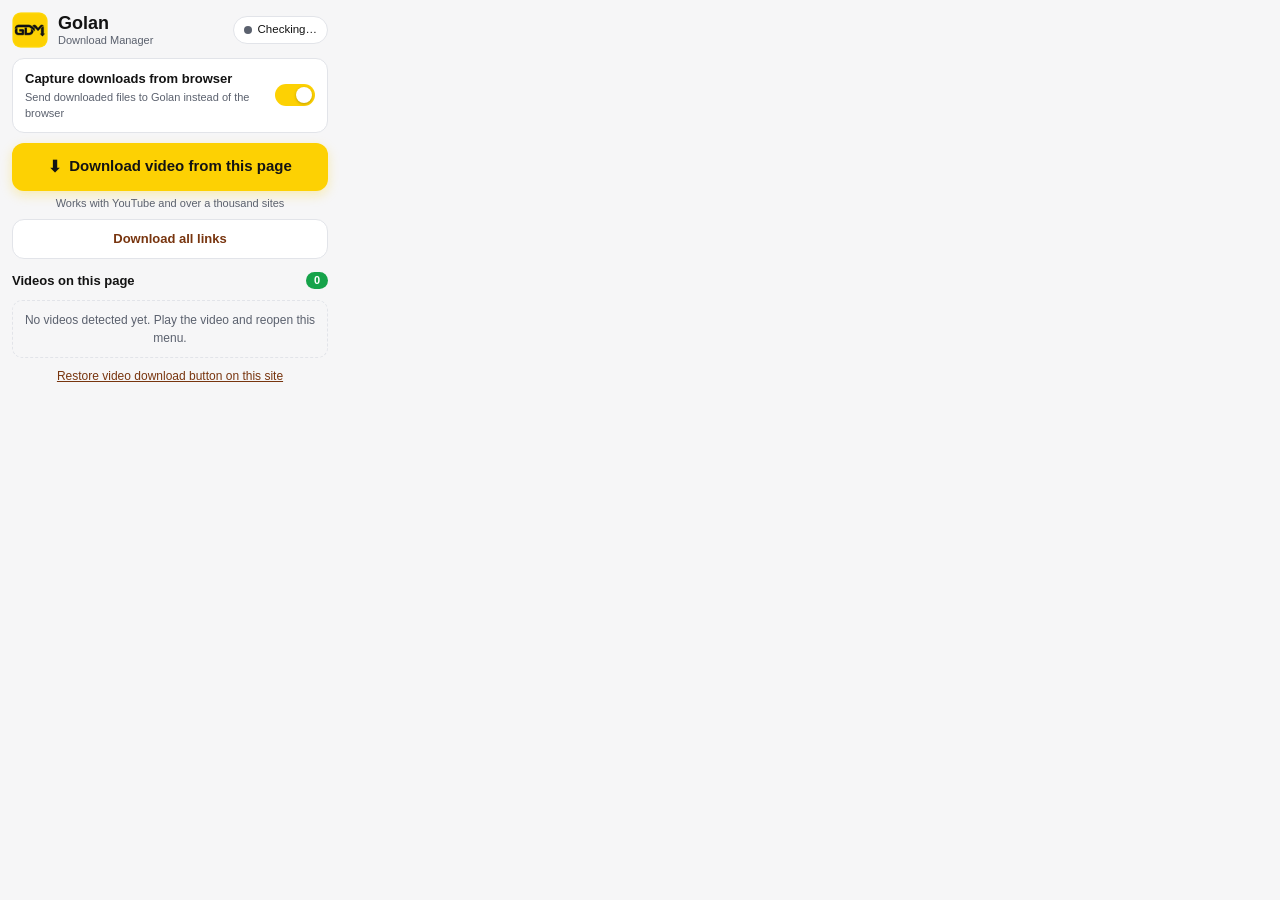
==== extension/popup.html @ 88c93418 "Golan Download Manager 2.5.0 Full source: download engine, browser extension, installer, licence sys" ====
<!doctype html>
<html lang="en" dir="ltr">
<head>
  <meta charset="utf-8">
  <meta name="viewport" content="width=device-width, initial-scale=1">
  <title data-i18n="extName">Golan Download Manager</title>
  <link rel="stylesheet" href="popup.css">
</head>
<body>
  <header class="head">
    <img class="logo" src="icons/icon48.png" alt="" width="36" height="36">
    <div class="brand">
      <h1 data-i18n="appShortName">Golan</h1>
      <span class="sub" data-i18n="appSubtitle">Download Manager</span>
    </div>
    <div class="status" id="status" data-state="checking">
      <span class="dot"></span>
      <span class="status-text" id="statusText" data-i18n="statusChecking">Checking…</span>
    </div>
  </header>

  <div class="banner" id="banner" data-i18n="popupOfflineBanner" hidden>
    Golan is not running — start the application and try again.
  </div>

  <section class="card">
    <label class="toggle-row" for="interceptToggle">
      <span class="toggle-text">
        <strong data-i18n="popupInterceptTitle">Capture downloads from browser</strong>
        <small data-i18n="popupInterceptDesc">Send downloaded files to Golan instead of the browser</small>
      </span>
      <span class="switch">
        <input type="checkbox" id="interceptToggle" checked>
        <span class="slider"></span>
      </span>
    </label>
  </section>

  <section class="actions">
    <button class="btn primary" id="mediaPageBtn" type="button">
      <span class="btn-icon">⬇</span>
      <span data-i18n="popupDownloadPageVideo">Download video from this page</span>
    </button>
    <p class="hint" data-i18n="popupVideoHint">Works with YouTube and over a thousand sites</p>
    <button class="btn secondary" id="allLinksBtn" type="button" data-i18n="popupDownloadAllLinks">Download all links</button>
  </section>

  <section class="media">
    <div class="section-head">
      <h2 data-i18n="popupPageVideosTitle">Videos on this page</h2>
      <span class="count" id="mediaCount">0</span>
    </div>
    <ul class="media-list" id="mediaList"></ul>
    <p class="empty" id="mediaEmpty" data-i18n="popupMediaEmpty">No videos detected yet. Play the video and reopen this menu.</p>
  </section>

  <button class="link-btn" id="unhideBtn" type="button" data-i18n="popupRestoreVideoBtn" hidden>Restore video download button on this site</button>

  <div class="toast" id="toast" role="status" aria-live="polite"></div>

  <script src="popup.js"></script>
</body>
</html>
---- extension/popup.css ----
:root {
  --blue: #FDD103;
  --blue-dark: #E5BC00;
  --blue-soft: #FFFBEB;
  --accent-ink: #131313;
  --accent-text: #78350F;
  --green: #16a34a;
  --red: #dc2626;
  --text: #131313;
  --muted: #5b616e;
  --line: #e2e4e9;
  --bg: #f6f6f7;
  --card: #ffffff;
}

@media (prefers-color-scheme: dark) {
  :root {
    --blue-soft: #2B240A;
    --accent-text: #FDD103;
    --text: #f5f6f8;
    --muted: #9aa1ae;
    --line: #262932;
    --bg: #0e0f12;
    --card: #16181d;
  }
}

* { box-sizing: border-box; }

html, body { margin: 0; padding: 0; }

body {
  width: 340px;
  min-height: 200px;
  background: var(--bg);
  color: var(--text);
  font-family: "Segoe UI", Tahoma, Arial, sans-serif;
  font-size: 13px;
  line-height: 1.5;
  direction: inherit;
  padding: 12px;
}

button { font: inherit; }

/* Header */
.head {
  display: flex;
  align-items: center;
  gap: 10px;
  margin-bottom: 10px;
}
.logo { width: 36px; height: 36px; border-radius: 9px; flex: none; }
.brand { display: flex; flex-direction: column; line-height: 1.2; }
.brand h1 { margin: 0; font-size: 18px; font-weight: 700; }
.brand .sub { color: var(--muted); font-size: 11px; }

.status {
  margin-inline-start: auto;
  display: inline-flex;
  align-items: center;
  gap: 6px;
  padding: 4px 10px;
  border-radius: 999px;
  background: var(--card);
  border: 1px solid var(--line);
  font-size: 11.5px;
  white-space: nowrap;
}
.status .dot {
  width: 8px; height: 8px; border-radius: 50%;
  background: var(--muted);
}
.status[data-state="on"] .dot { background: var(--green); box-shadow: 0 0 0 3px rgba(22,163,74,.18); }
.status[data-state="off"] .dot { background: var(--red); box-shadow: 0 0 0 3px rgba(220,38,38,.18); }
.status[data-state="on"] .status-text { color: var(--green); }
.status[data-state="off"] .status-text { color: var(--red); }

.banner {
  background: rgba(220,38,38,.08);
  border: 1px solid rgba(220,38,38,.3);
  color: var(--red);
  border-radius: 10px;
  padding: 8px 10px;
  margin-bottom: 10px;
  font-size: 12px;
}

/* Cards */
.card {
  background: var(--card);
  border: 1px solid var(--line);
  border-radius: 12px;
  padding: 10px 12px;
  margin-bottom: 10px;
}

.toggle-row {
  display: flex;
  align-items: center;
  justify-content: space-between;
  gap: 10px;
  cursor: pointer;
}
.toggle-text { display: flex; flex-direction: column; }
.toggle-text strong { font-size: 13px; }
.toggle-text small { color: var(--muted); font-size: 11px; }

.switch { position: relative; width: 40px; height: 22px; flex: none; }
.switch input { opacity: 0; width: 0; height: 0; position: absolute; }
.slider {
  position: absolute; inset: 0;
  background: #cbd5e1;
  border-radius: 999px;
  transition: background .15s;
}
.slider::before {
  content: "";
  position: absolute;
  top: 3px; right: 3px;
  width: 16px; height: 16px;
  background: #fff;
  border-radius: 50%;
  box-shadow: 0 1px 3px rgba(0,0,0,.25);
  transition: transform .15s;
}
html[dir="ltr"] .slider::before {
  right: auto;
  left: 3px;
}
.switch input:checked + .slider { background: var(--blue); }
.switch input:checked + .slider::before { transform: translateX(-18px); }
html[dir="ltr"] .switch input:checked + .slider::before { transform: translateX(18px); }
.switch input:focus-visible + .slider { outline: 2px solid var(--blue); outline-offset: 2px; }

/* Buttons */
.actions { margin-bottom: 12px; }
.btn {
  width: 100%;
  border: 0;
  border-radius: 12px;
  cursor: pointer;
  display: flex;
  align-items: center;
  justify-content: center;
  gap: 8px;
  transition: background .15s, transform .05s;
}
.btn:active { transform: scale(.99); }
.btn:disabled { opacity: .5; cursor: default; }
.btn.primary {
  background: var(--blue);
  color: var(--accent-ink);
  font-size: 15px;
  font-weight: 700;
  padding: 12px;
  box-shadow: 0 4px 12px rgba(253,209,3,.28);
}
.btn.primary:hover:not(:disabled) { background: var(--blue-dark); }
.btn-icon { font-size: 16px; }
.btn.secondary {
  background: var(--card);
  color: var(--accent-text);
  border: 1px solid var(--line);
  font-weight: 600;
  padding: 9px;
}
.btn.secondary:hover:not(:disabled) { background: var(--blue-soft); }
.hint {
  margin: 4px 0 8px;
  text-align: center;
  color: var(--muted);
  font-size: 11px;
}

/* Media list */
.section-head {
  display: flex;
  align-items: center;
  justify-content: space-between;
  margin-bottom: 6px;
}
.section-head h2 { margin: 0; font-size: 13px; font-weight: 700; }
.count {
  background: var(--green);
  color: #fff;
  border-radius: 999px;
  min-width: 22px;
  padding: 0 7px;
  text-align: center;
  font-size: 11px;
  font-weight: 700;
}
.media-list {
  list-style: none;
  margin: 0;
  padding: 0;
  max-height: 220px;
  overflow-y: auto;
}
.media-item {
  display: flex;
  align-items: center;
  gap: 8px;
  background: var(--card);
  border: 1px solid var(--line);
  border-radius: 10px;
  padding: 7px 9px;
  margin-bottom: 6px;
}
.media-info { flex: 1; min-width: 0; }
.media-name {
  display: block;
  font-weight: 600;
  white-space: nowrap;
  overflow: hidden;
  text-overflow: ellipsis;
  direction: ltr;
  text-align: start;
}
.media-meta { color: var(--muted); font-size: 11px; }
.tag {
  display: inline-block;
  background: var(--blue-soft);
  color: var(--accent-text);
  border-radius: 6px;
  padding: 0 6px;
  font-size: 10.5px;
  font-weight: 700;
  margin-inline-end: 4px;
}
.item-btn {
  flex: none;
  border: 0;
  border-radius: 8px;
  background: var(--blue);
  color: var(--accent-ink);
  font-weight: 600;
  padding: 5px 12px;
  cursor: pointer;
}
.item-btn:hover:not(:disabled) { background: var(--blue-dark); }
.item-btn:disabled { opacity: .5; cursor: default; }
.empty {
  margin: 4px 0 0;
  color: var(--muted);
  font-size: 12px;
  text-align: center;
  padding: 10px;
  border: 1px dashed var(--line);
  border-radius: 10px;
}

.link-btn {
  display: block;
  margin: 8px auto 0;
  background: none;
  border: 0;
  color: var(--accent-text);
  cursor: pointer;
  font-size: 12px;
  text-decoration: underline;
}

.toast {
  position: fixed;
  left: 12px;
  right: 12px;
  bottom: 12px;
  background: #111827;
  color: #fff;
  border-radius: 10px;
  padding: 9px 12px;
  font-size: 12.5px;
  text-align: center;
  opacity: 0;
  transform: translateY(8px);
  pointer-events: none;
  transition: opacity .2s, transform .2s;
}
.toast.show { opacity: 1; transform: none; }
.toast.ok { background: var(--green); }
.toast.err { background: var(--red); }
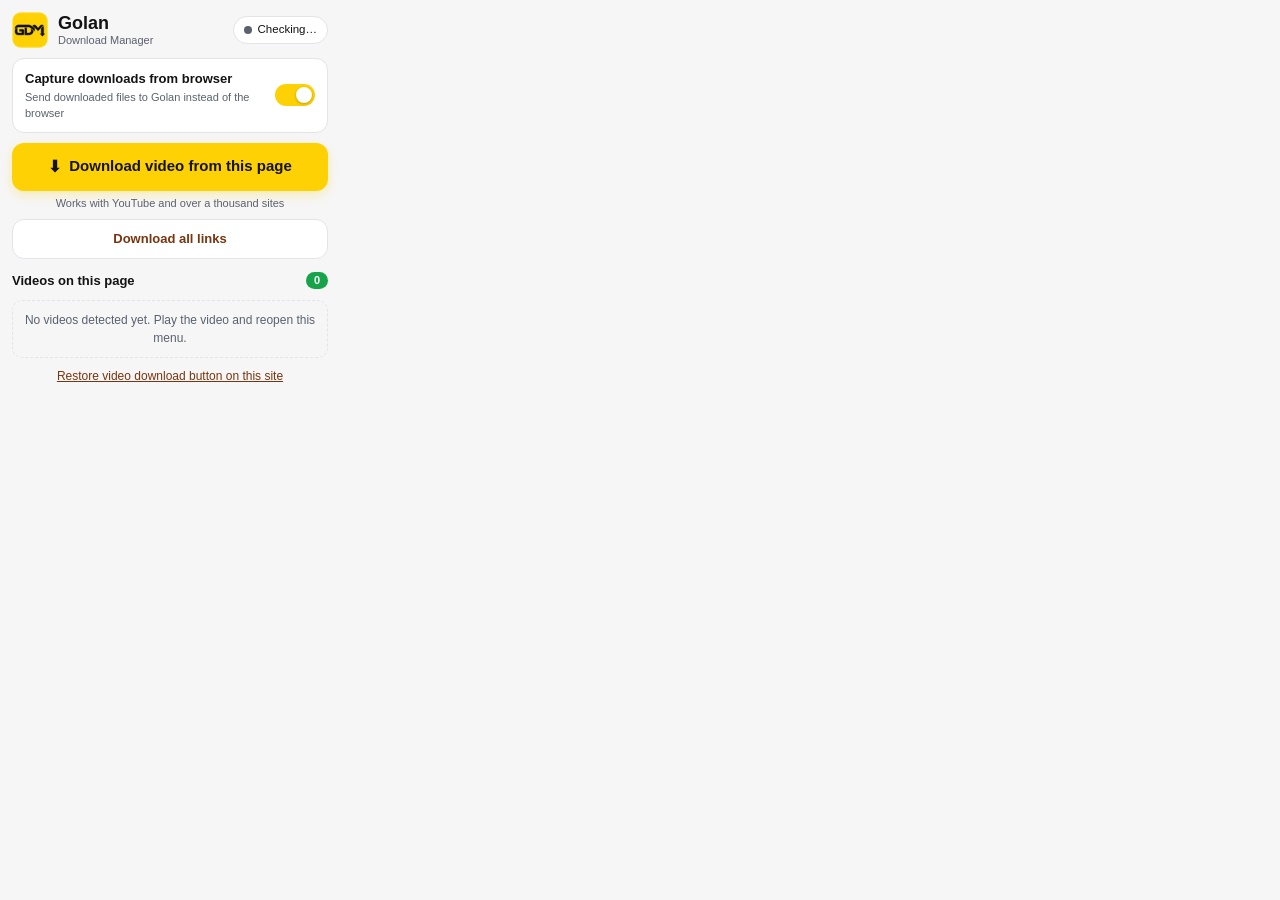
==== commit a440f94f: "2.6.0: stream resume, one-click extension install, FTP/FTPS, usability pass - Direct HLS/DASH downlo" ====
--- a/extension/popup.html
+++ b/extension/popup.html
@@ -13,14 +13,16 @@
       <h1 data-i18n="appShortName">Golan</h1>
       <span class="sub" data-i18n="appSubtitle">Download Manager</span>
     </div>
-    <div class="status" id="status" data-state="checking">
-      <span class="dot"></span>
+    <div class="status" id="status" data-state="checking" role="status" aria-live="polite">
+      <span class="dot" aria-hidden="true"></span>
       <span class="status-text" id="statusText" data-i18n="statusChecking">Checking…</span>
     </div>
   </header>
 
-  <div class="banner" id="banner" data-i18n="popupOfflineBanner" hidden>
-    Golan is not running — start the application and try again.
+  <div class="banner" id="banner" role="alert" hidden>
+    <strong class="banner-title" data-i18n="popupOfflineBanner">Golan is not running — open Golan Download Manager and click Retry.</strong>
+    <p class="banner-help" data-i18n="popupOfflineHelp">Start Golan from the Start Menu or Desktop. If it is already open, enable Browser Integration in Options.</p>
+    <button class="banner-btn" id="retryBtn" type="button" data-i18n="btnRetry">Retry</button>
   </div>
 
   <section class="card">
@@ -30,7 +32,7 @@
         <small data-i18n="popupInterceptDesc">Send downloaded files to Golan instead of the browser</small>
       </span>
       <span class="switch">
-        <input type="checkbox" id="interceptToggle" checked>
+        <input type="checkbox" id="interceptToggle" role="switch" checked>
         <span class="slider"></span>
       </span>
     </label>
@@ -38,8 +40,8 @@
 
   <section class="actions">
     <button class="btn primary" id="mediaPageBtn" type="button">
-      <span class="btn-icon">⬇</span>
-      <span data-i18n="popupDownloadPageVideo">Download video from this page</span>
+      <span class="btn-icon" aria-hidden="true">⬇</span>
+      <span id="mediaPageBtnLabel" data-i18n="popupDownloadPageVideo">Download video from this page</span>
     </button>
     <p class="hint" data-i18n="popupVideoHint">Works with YouTube and over a thousand sites</p>
     <button class="btn secondary" id="allLinksBtn" type="button" data-i18n="popupDownloadAllLinks">Download all links</button>
--- a/extension/popup.css
+++ b/extension/popup.css
@@ -42,6 +42,7 @@
 }
 
 button { font: inherit; }
+button:focus-visible { outline: 2px solid var(--blue); outline-offset: 2px; }
 
 /* Header */
 .head {
@@ -51,7 +52,7 @@
   margin-bottom: 10px;
 }
 .logo { width: 36px; height: 36px; border-radius: 9px; flex: none; }
-.brand { display: flex; flex-direction: column; line-height: 1.2; }
+.brand { display: flex; flex-direction: column; line-height: 1.2; min-width: 0; }
 .brand h1 { margin: 0; font-size: 18px; font-weight: 700; }
 .brand .sub { color: var(--muted); font-size: 11px; }
 
@@ -66,8 +67,14 @@
   border: 1px solid var(--line);
   font-size: 11.5px;
   white-space: nowrap;
+  max-width: 175px;
+}
+.status .status-text {
+  overflow: hidden;
+  text-overflow: ellipsis;
 }
 .status .dot {
+  flex: none;
   width: 8px; height: 8px; border-radius: 50%;
   background: var(--muted);
 }
@@ -81,10 +88,33 @@
   border: 1px solid rgba(220,38,38,.3);
   color: var(--red);
   border-radius: 10px;
-  padding: 8px 10px;
+  padding: 9px 11px;
   margin-bottom: 10px;
   font-size: 12px;
 }
+.banner-title {
+  display: block;
+  font-weight: 700;
+  margin-bottom: 3px;
+}
+.banner-help {
+  margin: 0 0 8px;
+  color: var(--text);
+  font-size: 11.5px;
+  line-height: 1.45;
+}
+.banner-btn {
+  border: 1px solid rgba(220,38,38,.35);
+  border-radius: 8px;
+  background: var(--card);
+  color: var(--text);
+  font-size: 12px;
+  font-weight: 600;
+  padding: 4px 12px;
+  cursor: pointer;
+}
+.banner-btn:hover:not(:disabled) { background: var(--blue-soft); }
+.banner-btn:disabled { opacity: .6; cursor: default; }
 
 /* Cards */
 .card {
@@ -107,7 +137,7 @@
 .toggle-text small { color: var(--muted); font-size: 11px; }
 
 .switch { position: relative; width: 40px; height: 22px; flex: none; }
-.switch input { opacity: 0; width: 0; height: 0; position: absolute; }
+.switch input { opacity: 0; width: 1px; height: 1px; margin: 0; position: absolute; }
 .slider {
   position: absolute; inset: 0;
   background: #cbd5e1;
@@ -216,7 +246,10 @@
   overflow: hidden;
   text-overflow: ellipsis;
   direction: ltr;
-  text-align: start;
+  text-align: left;
+}
+html[dir="rtl"] .media-name {
+  text-align: right;
 }
 .media-meta { color: var(--muted); font-size: 11px; }
 .tag {
